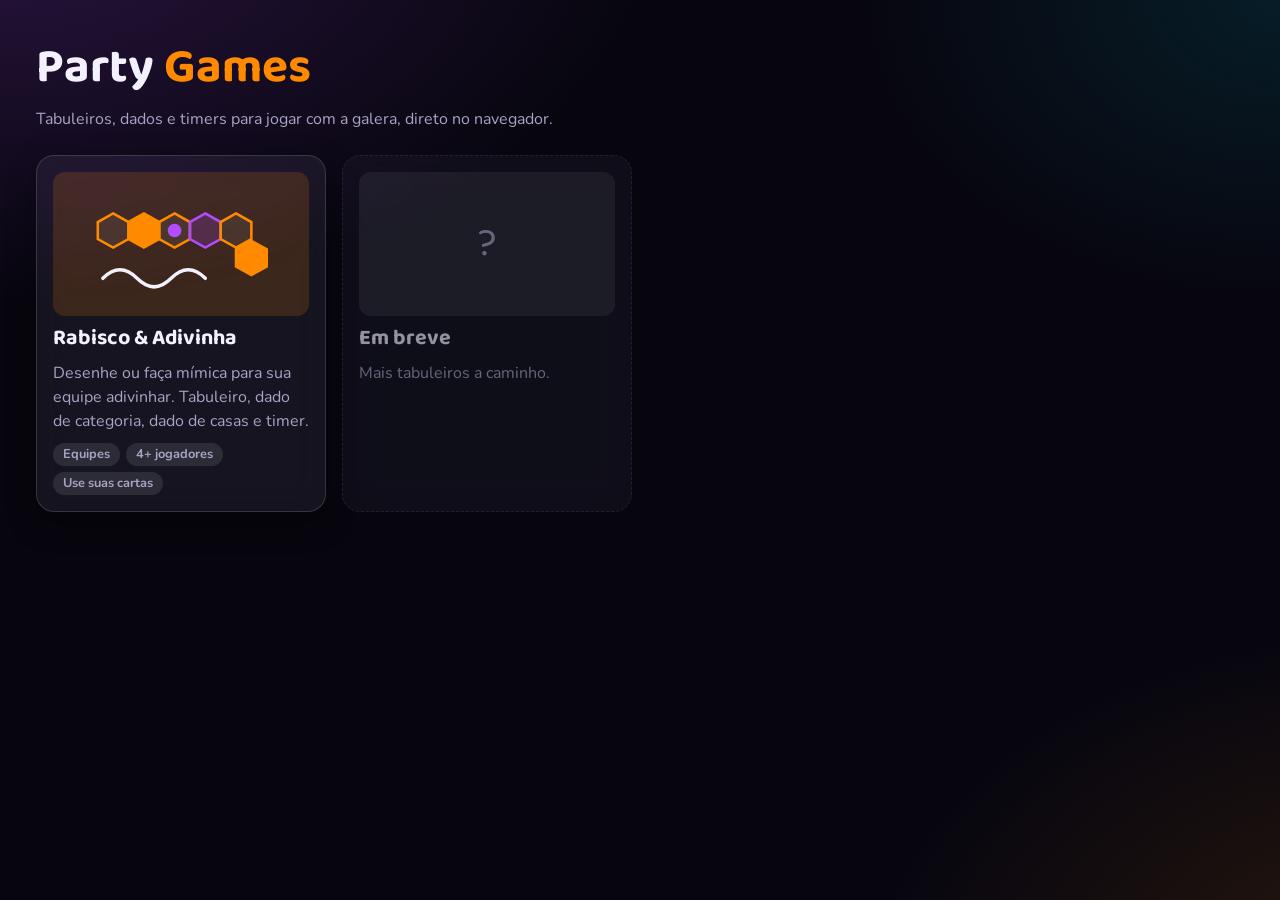
==== index.html @ 6dba9a22 "Central de jogos com o primeiro jogo: Rabisco & Adivinha Site estático para GitHub Pages, sem build " ====
<!doctype html>
<html lang="pt-BR">
<head>
  <meta charset="utf-8">
  <meta name="viewport" content="width=device-width, initial-scale=1, viewport-fit=cover">
  <title>Party Games</title>
  <meta name="description" content="Central de jogos de festa para jogar no navegador.">
  <link rel="preconnect" href="https://fonts.googleapis.com">
  <link rel="preconnect" href="https://fonts.gstatic.com" crossorigin>
  <link href="https://fonts.googleapis.com/css2?family=Baloo+2:wght@600;800&family=Nunito:wght@400;600;800&display=swap" rel="stylesheet">
  <link rel="stylesheet" href="assets/css/base.css">
</head>
<body>
  <main class="container">
    <header class="hub-hero stack">
      <h1>Party <span class="brand"><span>Games</span></span></h1>
      <p class="muted">Tabuleiros, dados e timers para jogar com a galera, direto no navegador.</p>
    </header>

    <div class="hub-grid">
      <a class="card game-card" href="games/desenho/">
        <div class="art" aria-hidden="true">
          <svg viewBox="0 0 120 60">
            <g fill="var(--surface)" stroke="var(--accent)" stroke-width="1.5">
              <polygon points="20,12 29,17 29,27 20,32 11,27 11,17" />
              <polygon points="38,12 47,17 47,27 38,32 29,27 29,17" fill="var(--accent)" />
              <polygon points="56,12 65,17 65,27 56,32 47,27 47,17" />
              <polygon points="74,12 83,17 83,27 74,32 65,27 65,17" fill="var(--violet-soft)" stroke="var(--violet)" />
              <polygon points="92,12 101,17 101,27 92,32 83,27 83,17" />
              <polygon points="101,28 110,33 110,43 101,48 92,43 92,33" fill="var(--accent)" />
            </g>
            <circle cx="56" cy="22" r="4" fill="var(--violet)" />
            <path d="M14 50 q10 -10 20 0 t20 0 t20 0" fill="none" stroke="var(--ink)" stroke-width="2" stroke-linecap="round" />
          </svg>
        </div>
        <h2>Rabisco &amp; Adivinha</h2>
        <p class="muted">Desenhe ou faça mímica para sua equipe adivinhar. Tabuleiro, dado de categoria, dado de casas e timer.</p>
        <ul class="tags">
          <li>Equipes</li>
          <li>4+ jogadores</li>
          <li>Use suas cartas</li>
        </ul>
      </a>

      <div class="card game-card soon">
        <div class="art" aria-hidden="true">?</div>
        <h2>Em breve</h2>
        <p class="muted">Mais tabuleiros a caminho.</p>
      </div>
    </div>
  </main>
</body>
</html>
---- assets/css/base.css ----
/* Tema único: escuro neon com superfícies de vidro. */
:root {
  color-scheme: dark;
  --bg: #07060f;
  --surface: rgb(255 255 255 / 0.06);
  --surface-2: rgb(255 255 255 / 0.1);
  --surface-solid: #14121f;
  --ink: #f4f1ff;
  --ink-2: #a9a3c4;
  --line: rgb(255 255 255 / 0.14);
  --accent: #ff8a00;
  --accent-ink: #1a0f00;
  --accent-soft: rgb(255 138 0 / 0.16);
  --violet: #b14cff;
  --violet-soft: rgb(177 76 255 / 0.18);
  --ok: #2bff88;
  --danger: #ff3b5c;
  --warn: #ffd23f;
  --radius: 18px;
  --radius-sm: 12px;
  --shadow: 0 10px 30px rgb(0 0 0 / 0.45);
  --glass: blur(18px) saturate(150%);
  --glow: 0 0 18px rgb(255 138 0 / 0.45);
  --font: "Nunito", system-ui, -apple-system, "Segoe UI", Roboto, sans-serif;
  --font-display: "Baloo 2", var(--font);
}

*,
*::before,
*::after {
  box-sizing: border-box;
}

html {
  -webkit-text-size-adjust: 100%;
}

body {
  margin: 0;
  min-height: 100dvh;
  background:
    radial-gradient(1100px 650px at 0% -10%, rgb(177 76 255 / 0.2), transparent 60%),
    radial-gradient(900px 600px at 110% 110%, rgb(255 138 0 / 0.14), transparent 60%),
    radial-gradient(700px 500px at 100% 0%, rgb(0 229 255 / 0.1), transparent 60%),
    var(--bg);
  background-attachment: fixed;
  color: var(--ink);
  font: 16px/1.5 var(--font);
}

h1,
h2,
h3 {
  margin: 0;
  font-family: var(--font-display);
  line-height: 1.15;
}

h2 {
  font-size: 1.35rem;
}

h3 {
  font-size: 1.05rem;
}

p {
  margin: 0;
}

a {
  color: inherit;
}

[hidden] {
  display: none !important;
}

/* ---------- layout ---------- */

.container {
  width: 100%;
  max-width: 1240px;
  margin: 0 auto;
  padding: 16px;
}

.narrow {
  max-width: 560px;
  margin: 0 auto;
}

.stack {
  display: flex;
  flex-direction: column;
  gap: 12px;
}

.row {
  display: flex;
  align-items: center;
  gap: 10px;
}

.row.between {
  justify-content: space-between;
}

.row.wrap {
  flex-wrap: wrap;
}

.gap-sm {
  gap: 6px;
}

.grow {
  flex: 1;
}

.muted {
  color: var(--ink-2);
}

.small {
  font-size: 0.9rem;
}

.card {
  background: var(--surface);
  backdrop-filter: var(--glass);
  -webkit-backdrop-filter: var(--glass);
  border: 1px solid var(--line);
  border-radius: var(--radius);
  box-shadow: var(--shadow);
  padding: 16px;
  min-width: 0;
}

.topbar {
  display: flex;
  align-items: center;
  gap: 12px;
  padding: 10px 16px;
  max-width: 1240px;
  margin: 0 auto;
  flex-wrap: wrap;
}

.topbar .brand {
  flex: 1;
  font-size: 1.4rem;
  min-width: 0;
}

.brand span {
  color: var(--accent);
}

.topbar #game-tools {
  margin-left: auto;
}

@media (max-width: 560px) {
  .topbar {
    gap: 4px 8px;
  }

  .topbar .brand {
    order: -1;
    flex-basis: 100%;
    font-size: 1.25rem;
    text-align: center;
  }
}

/* ---------- controles ---------- */

.btn {
  appearance: none;
  display: inline-flex;
  align-items: center;
  justify-content: center;
  gap: 8px;
  min-height: 42px;
  padding: 8px 16px;
  border: 1px solid var(--line);
  border-radius: var(--radius-sm);
  background: var(--surface-2);
  color: var(--ink);
  font: 700 0.95rem var(--font);
  text-decoration: none;
  cursor: pointer;
  transition: transform 0.08s ease, background-color 0.15s ease, border-color 0.15s ease;
  -webkit-tap-highlight-color: transparent;
}

.btn:hover {
  border-color: var(--ink-2);
}

.btn:active {
  transform: scale(0.97);
}

.btn:disabled {
  opacity: 0.45;
  cursor: not-allowed;
  transform: none;
}

.btn:focus-visible,
input:focus-visible,
select:focus-visible,
.team-chip:focus-visible {
  outline: 3px solid var(--violet);
  outline-offset: 2px;
}

.btn-primary {
  background: var(--accent);
  border-color: transparent;
  color: var(--accent-ink);
  box-shadow: var(--glow);
}

.btn-primary:hover {
  border-color: transparent;
  filter: brightness(1.05);
}

.btn-ok {
  background: var(--ok);
  border-color: transparent;
  color: #04210f;
}

.btn-danger {
  background: var(--danger);
  border-color: transparent;
  color: #fff;
}

.btn-ghost {
  background: transparent;
  border-color: transparent;
}

.btn-ghost:hover {
  background: var(--surface-2);
  border-color: transparent;
}

.btn-lg {
  min-height: 52px;
  font-size: 1.05rem;
  padding: 10px 20px;
}

.icon-btn {
  appearance: none;
  width: 36px;
  height: 36px;
  border: 0;
  border-radius: 50%;
  background: transparent;
  color: var(--ink-2);
  font-size: 1.4rem;
  line-height: 1;
  cursor: pointer;
}

.icon-btn:hover {
  background: var(--surface-2);
  color: var(--danger);
}

option {
  background: var(--surface-solid);
  color: var(--ink);
}

input[type="text"],
select {
  min-height: 42px;
  padding: 8px 12px;
  border: 1px solid var(--line);
  border-radius: var(--radius-sm);
  background: var(--surface);
  color: var(--ink);
  font: inherit;
  min-width: 0;
}

input[type="color"] {
  width: 42px;
  height: 42px;
  padding: 2px;
  border: 1px solid var(--line);
  border-radius: var(--radius-sm);
  background: var(--surface);
  cursor: pointer;
  flex: none;
}

.field {
  display: flex;
  flex-direction: column;
  gap: 4px;
  font-weight: 700;
  font-size: 0.9rem;
}

.segmented {
  display: inline-flex;
  padding: 3px;
  border-radius: var(--radius-sm);
  background: var(--surface-2);
  border: 1px solid var(--line);
}

.segmented button {
  appearance: none;
  border: 0;
  background: transparent;
  color: var(--ink-2);
  font: 700 0.9rem var(--font);
  padding: 6px 12px;
  border-radius: 8px;
  cursor: pointer;
}

.segmented button[aria-pressed="true"] {
  background: var(--accent);
  color: var(--accent-ink);
  box-shadow: var(--glow);
}

.dot {
  display: inline-block;
  width: 12px;
  height: 12px;
  border-radius: 50%;
  background: var(--team, var(--ink-2));
  flex: none;
}

.error {
  color: var(--danger);
  font-weight: 700;
  min-height: 1.5em;
}

.warn-text {
  color: var(--danger);
  font-weight: 700;
}

dialog {
  border: 1px solid var(--line);
  border-radius: var(--radius);
  background: rgb(20 18 31 / 0.82);
  backdrop-filter: var(--glass);
  -webkit-backdrop-filter: var(--glass);
  color: var(--ink);
  box-shadow: var(--shadow);
  padding: 20px;
  width: min(420px, calc(100vw - 32px));
}

dialog::backdrop {
  background: rgb(4 3 10 / 0.6);
  backdrop-filter: blur(4px);
}

/* ---------- configuração de equipes (componente compartilhado) ---------- */

.setup-grid {
  display: grid;
  gap: 16px;
}

@media (min-width: 860px) {
  .setup-grid {
    grid-template-columns: minmax(0, 1fr) minmax(0, 1.2fr);
    align-items: start;
  }
}

.add-player input {
  flex: 1;
}

.player-list,
.members {
  list-style: none;
  margin: 0;
  padding: 0;
}

.player-item {
  display: flex;
  align-items: center;
  gap: 10px;
  padding: 6px 0;
  border-bottom: 1px solid var(--line);
}

.player-item:last-child {
  border-bottom: 0;
}

.player-name {
  flex: 1;
  font-weight: 700;
  overflow: hidden;
  text-overflow: ellipsis;
  white-space: nowrap;
}

.player-item select {
  max-width: 45%;
}

.team-grid {
  display: grid;
  gap: 12px;
  grid-template-columns: repeat(auto-fill, minmax(200px, 1fr));
}

.team-card {
  display: flex;
  flex-direction: column;
  gap: 8px;
  padding: 12px;
  border-radius: var(--radius-sm);
  border: 2px solid var(--team);
  background: color-mix(in srgb, var(--team) 8%, var(--surface));
}

.team-card input[type="text"] {
  flex: 1;
  font-weight: 800;
}

.members li {
  padding: 2px 0;
}

/* ---------- central ---------- */

.hub-hero {
  padding: 24px 0 8px;
}

.hub-hero h1 {
  font-size: clamp(2rem, 6vw, 3rem);
}

.hub-grid {
  display: grid;
  gap: 16px;
  grid-template-columns: repeat(auto-fill, minmax(260px, 1fr));
  margin-top: 16px;
}

.game-card {
  display: flex;
  flex-direction: column;
  gap: 10px;
  text-decoration: none;
  transition: transform 0.15s ease, border-color 0.15s ease;
}

a.game-card:hover {
  transform: translateY(-3px);
  border-color: var(--accent);
}

.game-card .art {
  aspect-ratio: 16 / 9;
  border-radius: var(--radius-sm);
  background: var(--accent-soft);
  display: grid;
  place-items: center;
  overflow: hidden;
}

.game-card .art svg {
  width: 80%;
  height: auto;
}

.game-card.soon {
  opacity: 0.6;
  box-shadow: none;
  border-style: dashed;
}

.game-card.soon .art {
  background: var(--surface-2);
  color: var(--ink-2);
  font-family: var(--font-display);
  font-size: 2.5rem;
}

.tags {
  display: flex;
  flex-wrap: wrap;
  gap: 6px;
  margin: 0;
  padding: 0;
  list-style: none;
}

.tags li {
  font-size: 0.8rem;
  font-weight: 700;
  padding: 2px 10px;
  border-radius: 999px;
  background: var(--surface-2);
  color: var(--ink-2);
}

/* ---------- interruptor (checkbox) ---------- */

.switch-field {
  display: flex;
  align-items: center;
  gap: 12px;
  min-height: 42px;
  font-weight: 700;
  cursor: pointer;
}

.switch-field input {
  position: absolute;
  opacity: 0;
  width: 1px;
  height: 1px;
}

.switch {
  position: relative;
  flex: none;
  width: 48px;
  height: 28px;
  border-radius: 999px;
  background: var(--surface-2);
  border: 1px solid var(--line);
  transition: background-color 0.15s ease, box-shadow 0.15s ease;
}

.switch::after {
  content: "";
  position: absolute;
  top: 3px;
  left: 3px;
  width: 20px;
  height: 20px;
  border-radius: 50%;
  background: var(--ink);
  transition: transform 0.15s ease;
}

.switch-field input:checked + .switch {
  background: var(--accent);
  border-color: transparent;
  box-shadow: var(--glow);
}

.switch-field input:checked + .switch::after {
  transform: translateX(20px);
  background: var(--accent-ink);
}

.switch-field input:focus-visible + .switch {
  outline: 3px solid var(--violet);
  outline-offset: 2px;
}
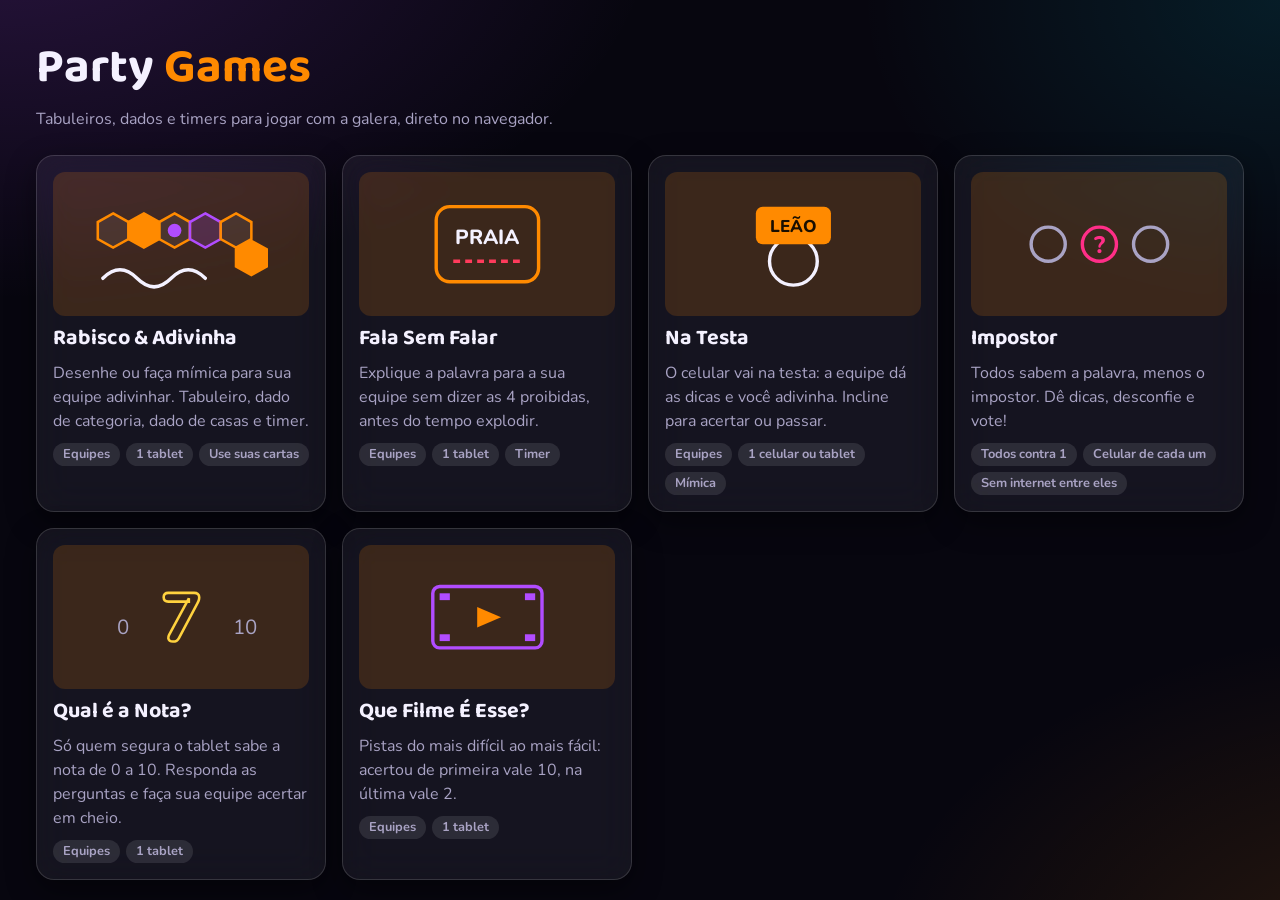
==== commit 738085ce: "Completa Que Filme É Esse? e Impostor; central com os 6 jogos - Que Filme É Esse?: tela com pistas d" ====
--- a/index.html
+++ b/index.html
@@ -5,6 +5,7 @@
   <meta name="viewport" content="width=device-width, initial-scale=1, viewport-fit=cover">
   <title>Party Games</title>
   <meta name="description" content="Central de jogos de festa para jogar no navegador.">
+  <link rel="icon" href="data:image/svg+xml,%3Csvg xmlns='http://www.w3.org/2000/svg' viewBox='0 0 100 100'%3E%3Ctext y='.9em' font-size='90'%3E%F0%9F%8E%B2%3C/text%3E%3C/svg%3E">
   <link rel="preconnect" href="https://fonts.googleapis.com">
   <link rel="preconnect" href="https://fonts.gstatic.com" crossorigin>
   <link href="https://fonts.googleapis.com/css2?family=Baloo+2:wght@600;800&family=Nunito:wght@400;600;800&display=swap" rel="stylesheet">
@@ -37,16 +38,41 @@
         <p class="muted">Desenhe ou faça mímica para sua equipe adivinhar. Tabuleiro, dado de categoria, dado de casas e timer.</p>
         <ul class="tags">
           <li>Equipes</li>
-          <li>4+ jogadores</li>
+          <li>1 tablet</li>
           <li>Use suas cartas</li>
         </ul>
       </a>
 
-      <div class="card game-card soon">
-        <div class="art" aria-hidden="true">?</div>
-        <h2>Em breve</h2>
-        <p class="muted">Mais tabuleiros a caminho.</p>
-      </div>
+      <a class="card game-card" href="games/fala-sem-falar/">
+        <div class="art" aria-hidden="true"><svg viewBox="0 0 120 60"><rect x="30" y="8" width="60" height="44" rx="8" fill="none" stroke="var(--accent)" stroke-width="2"/><text x="60" y="30" text-anchor="middle" font-size="12" font-weight="800" fill="var(--ink)">PRAIA</text><path d="M40 40h40" stroke="#ff3b5c" stroke-width="2" stroke-dasharray="4 3"/></svg></div>
+        <h2>Fala Sem Falar</h2>
+        <p class="muted">Explique a palavra para a sua equipe sem dizer as 4 proibidas, antes do tempo explodir.</p>
+        <ul class="tags"><li>Equipes</li><li>1 tablet</li><li>Timer</li></ul>
+      </a>
+      <a class="card game-card" href="games/na-testa/">
+        <div class="art" aria-hidden="true"><svg viewBox="0 0 120 60"><circle cx="60" cy="40" r="14" fill="none" stroke="var(--ink)" stroke-width="2"/><rect x="38" y="8" width="44" height="22" rx="4" fill="var(--accent)"/><text x="60" y="23" text-anchor="middle" font-size="10" font-weight="800" fill="#1a0f00">LEÃO</text></svg></div>
+        <h2>Na Testa</h2>
+        <p class="muted">O celular vai na testa: a equipe dá as dicas e você adivinha. Incline para acertar ou passar.</p>
+        <ul class="tags"><li>Equipes</li><li>1 celular ou tablet</li><li>Mímica</li></ul>
+      </a>
+      <a class="card game-card" href="games/impostor/">
+        <div class="art" aria-hidden="true"><svg viewBox="0 0 120 60"><g fill="none" stroke-width="2"><circle cx="30" cy="30" r="10" stroke="var(--ink-2)"/><circle cx="60" cy="30" r="10" stroke="#ff2e88"/><circle cx="90" cy="30" r="10" stroke="var(--ink-2)"/></g><text x="60" y="35" text-anchor="middle" font-size="14" font-weight="800" fill="#ff2e88">?</text></svg></div>
+        <h2>Impostor</h2>
+        <p class="muted">Todos sabem a palavra, menos o impostor. Dê dicas, desconfie e vote!</p>
+        <ul class="tags"><li>Todos contra 1</li><li>Celular de cada um</li><li>Sem internet entre eles</li></ul>
+      </a>
+      <a class="card game-card" href="games/nota/">
+        <div class="art" aria-hidden="true"><svg viewBox="0 0 120 60"><text x="60" y="44" text-anchor="middle" font-size="40" font-weight="800" fill="none" stroke="#ffd23f" stroke-width="1.5">7</text><text x="22" y="40" font-size="12" fill="var(--ink-2)">0</text><text x="90" y="40" font-size="12" fill="var(--ink-2)">10</text></svg></div>
+        <h2>Qual é a Nota?</h2>
+        <p class="muted">Só quem segura o tablet sabe a nota de 0 a 10. Responda as perguntas e faça sua equipe acertar em cheio.</p>
+        <ul class="tags"><li>Equipes</li><li>1 tablet</li></ul>
+      </a>
+      <a class="card game-card" href="games/filme/">
+        <div class="art" aria-hidden="true"><svg viewBox="0 0 120 60"><rect x="28" y="12" width="64" height="36" rx="4" fill="none" stroke="var(--violet)" stroke-width="2"/><g fill="var(--violet)"><rect x="32" y="16" width="6" height="4"/><rect x="32" y="40" width="6" height="4"/><rect x="82" y="16" width="6" height="4"/><rect x="82" y="40" width="6" height="4"/></g><path d="M54 24l14 6-14 6z" fill="var(--accent)"/></svg></div>
+        <h2>Que Filme É Esse?</h2>
+        <p class="muted">Pistas do mais difícil ao mais fácil: acertou de primeira vale 10, na última vale 2.</p>
+        <ul class="tags"><li>Equipes</li><li>1 tablet</li></ul>
+      </a>
     </div>
   </main>
 </body>
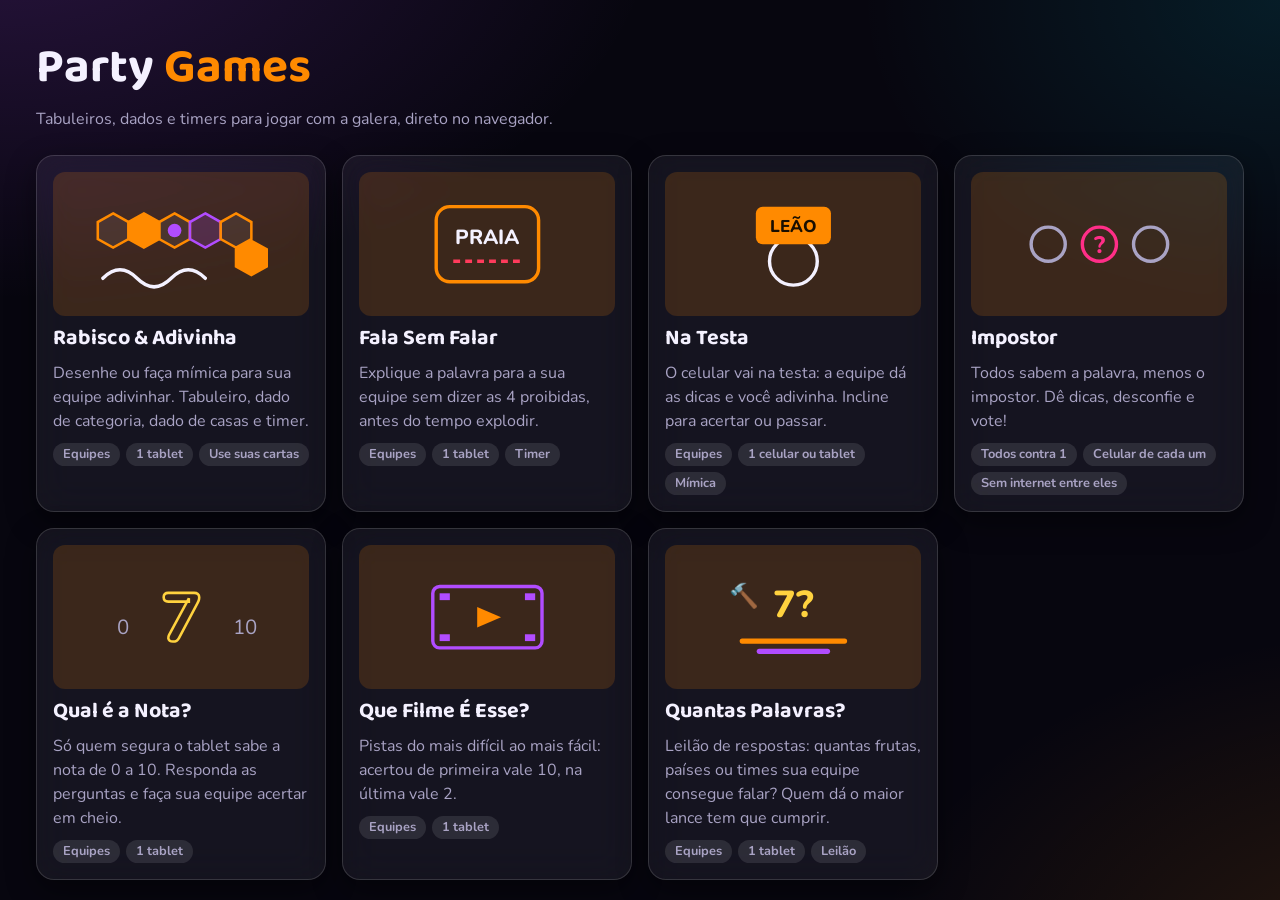
==== commit 1bfb41a1: "Adiciona Quantas Palavras?, rodada de treino em todos os jogos e botões no Na Testa - Quantas Palavr" ====
--- a/index.html
+++ b/index.html
@@ -73,6 +73,12 @@
         <p class="muted">Pistas do mais difícil ao mais fácil: acertou de primeira vale 10, na última vale 2.</p>
         <ul class="tags"><li>Equipes</li><li>1 tablet</li></ul>
       </a>
+      <a class="card game-card" href="games/quantas/">
+        <div class="art" aria-hidden="true"><svg viewBox="0 0 120 60"><text x="60" y="30" text-anchor="middle" font-size="22" font-weight="800" fill="#ffd23f">7?</text><path d="M30 44h60" stroke="var(--accent)" stroke-width="3" stroke-linecap="round"/><path d="M40 50h40" stroke="var(--violet)" stroke-width="3" stroke-linecap="round"/><text x="22" y="22" font-size="14">🔨</text></svg></div>
+        <h2>Quantas Palavras?</h2>
+        <p class="muted">Leilão de respostas: quantas frutas, países ou times sua equipe consegue falar? Quem dá o maior lance tem que cumprir.</p>
+        <ul class="tags"><li>Equipes</li><li>1 tablet</li><li>Leilão</li></ul>
+      </a>
     </div>
   </main>
 </body>
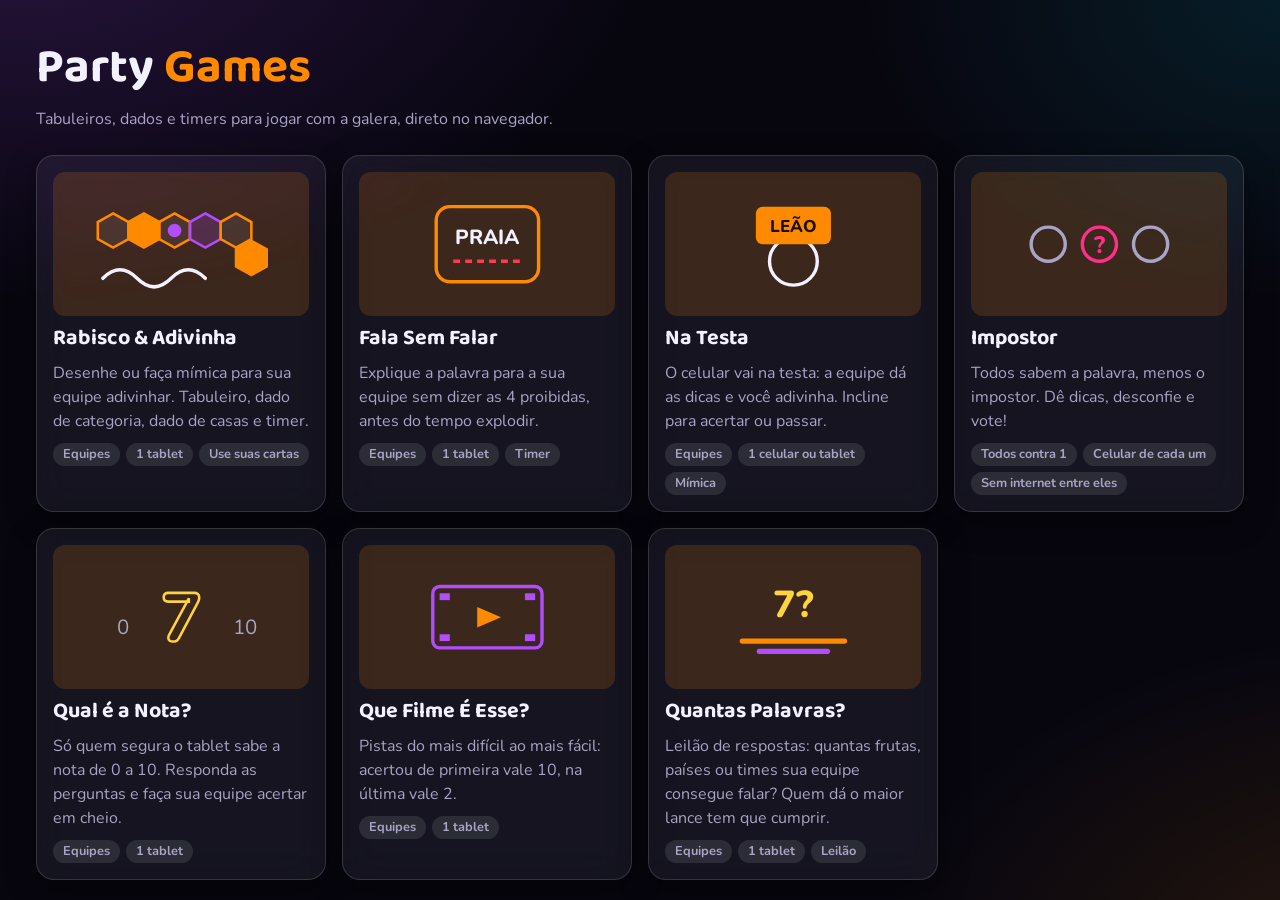
==== commit 7b7b5df6: "Ajustes em Nota, Filme e Quantas; remove emojis - Qual é a Nota?: botão para esconder a nota antes d" ====
--- a/index.html
+++ b/index.html
@@ -74,7 +74,7 @@
         <ul class="tags"><li>Equipes</li><li>1 tablet</li></ul>
       </a>
       <a class="card game-card" href="games/quantas/">
-        <div class="art" aria-hidden="true"><svg viewBox="0 0 120 60"><text x="60" y="30" text-anchor="middle" font-size="22" font-weight="800" fill="#ffd23f">7?</text><path d="M30 44h60" stroke="var(--accent)" stroke-width="3" stroke-linecap="round"/><path d="M40 50h40" stroke="var(--violet)" stroke-width="3" stroke-linecap="round"/><text x="22" y="22" font-size="14">🔨</text></svg></div>
+        <div class="art" aria-hidden="true"><svg viewBox="0 0 120 60"><text x="60" y="30" text-anchor="middle" font-size="22" font-weight="800" fill="#ffd23f">7?</text><path d="M30 44h60" stroke="var(--accent)" stroke-width="3" stroke-linecap="round"/><path d="M40 50h40" stroke="var(--violet)" stroke-width="3" stroke-linecap="round"/></svg></div>
         <h2>Quantas Palavras?</h2>
         <p class="muted">Leilão de respostas: quantas frutas, países ou times sua equipe consegue falar? Quem dá o maior lance tem que cumprir.</p>
         <ul class="tags"><li>Equipes</li><li>1 tablet</li><li>Leilão</li></ul>
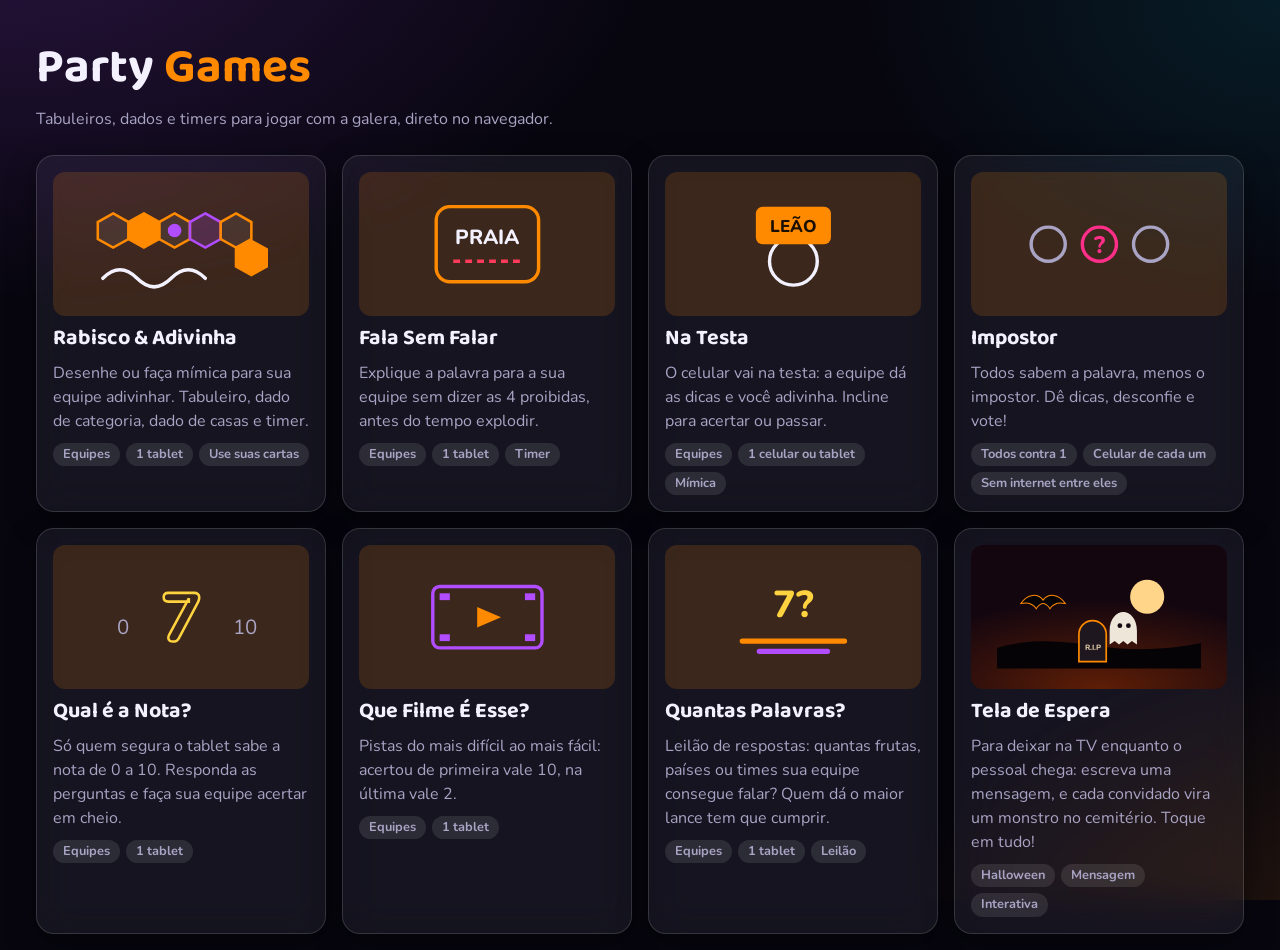
==== commit 172da607: "Tela de espera com tema Halloween Nova tela na central (último card) para deixar na TV: mensagem que" ====
--- a/index.html
+++ b/index.html
@@ -10,6 +10,7 @@
   <link rel="preconnect" href="https://fonts.gstatic.com" crossorigin>
   <link href="https://fonts.googleapis.com/css2?family=Baloo+2:wght@600;800&family=Nunito:wght@400;600;800&display=swap" rel="stylesheet">
   <link rel="stylesheet" href="assets/css/base.css">
+  <script type="module" src="assets/js/hub.js"></script>
 </head>
 <body>
   <main class="container">
@@ -17,6 +18,15 @@
       <h1>Party <span class="brand"><span>Games</span></span></h1>
       <p class="muted">Tabuleiros, dados e timers para jogar com a galera, direto no navegador.</p>
     </header>
+
+    <section class="card stack hub-teams" id="hub-teams" hidden>
+      <div class="row between wrap">
+        <h2>Placar das equipes</h2>
+        <button class="btn btn-ghost" id="btn-clear-teams" type="button">Limpar equipes</button>
+      </div>
+      <ul class="hub-team-list" id="hub-team-list"></ul>
+      <p class="muted">Soma dos pontos de todas as partidas dos jogos em equipe (a rodada de treino não conta).</p>
+    </section>
 
     <div class="hub-grid">
       <a class="card game-card" href="games/desenho/">
@@ -79,7 +89,22 @@
         <p class="muted">Leilão de respostas: quantas frutas, países ou times sua equipe consegue falar? Quem dá o maior lance tem que cumprir.</p>
         <ul class="tags"><li>Equipes</li><li>1 tablet</li><li>Leilão</li></ul>
       </a>
+      <a class="card game-card" href="games/espera/">
+        <div class="art art-espera" aria-hidden="true"><svg viewBox="0 0 120 60"><circle cx="88" cy="18" r="10" fill="#ffd58a"/><path d="M14 22c4-6 10-6 13-2 3-4 9-4 13 2-4-1-7 0-9 3-1-2-3-3-4-3s-3 1-4 3c-2-3-5-4-9-3z" fill="#050305" stroke="#ff8a00" stroke-width=".6"/><path d="M0 60V48c20-6 40-4 60-1s40 2 60-2v15z" fill="#050305"/><path d="M48 56V40a8 8 0 0 1 16 0v16z" fill="#1e1720" stroke="#ff8a00" stroke-width="1"/><text x="56" y="49" text-anchor="middle" font-size="4.5" font-weight="800" fill="#dcc6a4">R.I.P</text><path d="M66 38c0-7 4-11 8-11s8 4 8 11v8l-3-2-2.5 2-2.5-2-2.5 2-2.5-2-3 2z" fill="#efe6da"/><circle cx="72" cy="35" r="1.4" fill="#120a10"/><circle cx="77" cy="35" r="1.4" fill="#120a10"/></svg></div>
+        <h2>Tela de Espera</h2>
+        <p class="muted">Para deixar na TV enquanto o pessoal chega: escreva uma mensagem, e cada convidado vira um monstro no cemitério. Toque em tudo!</p>
+        <ul class="tags"><li>Halloween</li><li>Mensagem</li><li>Interativa</li></ul>
+      </a>
     </div>
   </main>
+
+  <dialog id="clear-dialog">
+    <form method="dialog" class="stack">
+      <h2>Limpar as equipes?</h2>
+      <p class="muted">Apaga os jogadores, as equipes, o placar geral e as partidas em andamento. Não dá para desfazer.</p>
+      <button class="btn btn-danger" value="clear">Limpar tudo</button>
+      <button class="btn btn-ghost" value="cancel">Cancelar</button>
+    </form>
+  </dialog>
 </body>
 </html>
--- a/assets/css/base.css
+++ b/assets/css/base.css
@@ -373,6 +373,60 @@
   backdrop-filter: blur(4px);
 }
 
+/* menu: gaveta lateral que sai da esquerda */
+#menu-dialog {
+  margin: 0;
+  inset: 0 auto 0 0;
+  width: min(340px, 86vw);
+  height: 100dvh;
+  max-height: 100dvh;
+  border-width: 0 1px 0 0;
+  border-radius: 0 var(--radius) var(--radius) 0;
+  padding: max(20px, env(safe-area-inset-top)) 20px max(20px, env(safe-area-inset-bottom)) max(20px, env(safe-area-inset-left));
+  background: rgb(20 18 31 / 0.94);
+  overflow-y: auto;
+}
+
+#menu-dialog[open] {
+  animation: drawer-in 0.25s cubic-bezier(0.2, 0.9, 0.3, 1);
+}
+
+#menu-dialog form {
+  min-height: 100%;
+}
+
+#menu-dialog form > .btn {
+  justify-content: flex-start;
+}
+
+#menu-dialog .btn-ghost[value="cancel"] {
+  margin-top: auto;
+  justify-content: center;
+}
+
+.drawer-tools {
+  display: grid;
+  grid-template-columns: 1fr 1fr;
+  gap: 8px;
+}
+
+.drawer-tool {
+  flex-direction: column;
+  gap: 2px;
+  min-height: 64px;
+}
+
+.drawer-tool span {
+  font-size: 1.4rem;
+  line-height: 1;
+}
+
+@keyframes drawer-in {
+  from {
+    transform: translateX(-100%);
+  }
+}
+
 /* ---------- configuração de equipes (componente compartilhado) ---------- */
 
 .setup-grid {
@@ -384,6 +438,78 @@
   .setup-grid {
     grid-template-columns: minmax(0, 1fr) minmax(0, 1.2fr);
     align-items: start;
+  }
+}
+
+/* Setup em tela larga (tablet deitado, computador): ocupa a largura toda e
+   cabe na altura, sem rolar a página. Card com muito conteúdo rola por dentro. */
+@media (min-width: 900px) and (orientation: landscape) {
+  body:has(#screen-setup:not([hidden])) .topbar,
+  .container:has(> #screen-setup:not([hidden])) {
+    max-width: none;
+  }
+
+  body:has(#screen-setup:not([hidden])) {
+    height: 100dvh;
+    display: flex;
+    flex-direction: column;
+  }
+
+  .container:has(> #screen-setup:not([hidden])) {
+    flex: 1;
+    min-height: 0;
+  }
+
+  #screen-setup:not([hidden]) {
+    height: 100%;
+    display: grid;
+    grid-template-columns: minmax(0, 1fr) minmax(0, 1fr) minmax(0, 1.3fr);
+    grid-template-rows: minmax(0, 1fr) auto auto auto;
+    grid-template-areas:
+      "how players teams"
+      "opts players teams"
+      "err players teams"
+      "start players teams";
+    gap: 16px;
+  }
+
+  #screen-setup > .how {
+    grid-area: how;
+    overflow-y: auto;
+  }
+
+  #screen-setup > section.card:not(.how) {
+    grid-area: opts;
+    max-height: 45dvh;
+    overflow-y: auto;
+  }
+
+  #screen-setup > .start-row {
+    grid-area: start;
+    align-items: center;
+  }
+
+  #screen-setup > #setup-error {
+    grid-area: err;
+    margin: 0;
+  }
+
+  #screen-setup #teams-setup {
+    display: contents;
+  }
+
+  #teams-setup > :first-child {
+    grid-area: players;
+  }
+
+  #teams-setup > :last-child {
+    grid-area: teams;
+  }
+
+  #teams-setup > .card {
+    min-height: 0;
+    overflow-y: auto;
+    align-self: stretch;
   }
 }
 
@@ -443,10 +569,49 @@
   font-weight: 800;
 }
 
+.members {
+  display: flex;
+  flex-wrap: wrap;
+  gap: 6px;
+}
+
 .members li {
   padding: 2px 0;
 }
 
+/* jogador arrastável entre equipes */
+.members .member {
+  padding: 6px 12px;
+  border-radius: 999px;
+  border: 1px solid color-mix(in srgb, var(--team) 55%, transparent);
+  background: color-mix(in srgb, var(--team) 14%, var(--surface));
+  font-weight: 700;
+  cursor: grab;
+  touch-action: none;
+  user-select: none;
+  -webkit-user-select: none;
+}
+
+.team-card.is-drop {
+  box-shadow: 0 0 0 3px var(--team), 0 0 22px var(--team);
+}
+
+.member-ghost {
+  position: fixed;
+  top: 0;
+  left: 0;
+  z-index: 300;
+  margin: -18px 0 0 -30px;
+  padding: 6px 14px;
+  border-radius: 999px;
+  border: 2px solid var(--team);
+  background: color-mix(in srgb, var(--team) 30%, #14121f);
+  color: #fff;
+  font-weight: 800;
+  pointer-events: none;
+  box-shadow: 0 10px 24px rgb(0 0 0 / 0.45);
+}
+
 /* ---------- central ---------- */
 
 .hub-hero {
@@ -455,6 +620,73 @@
 
 .hub-hero h1 {
   font-size: clamp(2rem, 6vw, 3rem);
+}
+
+/* placar geral das equipes */
+.hub-teams {
+  margin-top: 16px;
+}
+
+.hub-team-list {
+  display: grid;
+  grid-template-columns: repeat(auto-fill, minmax(240px, 1fr));
+  gap: 10px;
+  margin: 0;
+  padding: 0;
+  list-style: none;
+}
+
+.hub-team {
+  display: grid;
+  grid-template-columns: minmax(0, 1fr) auto;
+  grid-template-areas: "name score" "players score";
+  align-items: center;
+  gap: 2px 12px;
+  padding: 12px 14px;
+  border-radius: var(--radius-sm);
+  border: 2px solid var(--team);
+  background: color-mix(in srgb, var(--team) 10%, var(--surface));
+}
+
+.hub-team-name {
+  grid-area: name;
+  display: flex;
+  align-items: center;
+  gap: 8px;
+  font-weight: 800;
+}
+
+.hub-team-name .dot {
+  background: var(--team);
+}
+
+.hub-team-players {
+  grid-area: players;
+  overflow: hidden;
+  text-overflow: ellipsis;
+  white-space: nowrap;
+  font-size: 0.85rem;
+}
+
+.hub-team-score {
+  grid-area: score;
+  font: 800 2rem / 1 var(--font-display);
+  color: var(--team);
+}
+
+.hub-team-score small {
+  font-size: 0.9rem;
+  color: var(--ink-2);
+}
+
+.hub-lead {
+  padding: 2px 8px;
+  border-radius: 999px;
+  background: #ffd23f;
+  color: #1a0f00;
+  font-size: 0.7rem;
+  text-transform: uppercase;
+  letter-spacing: 0.06em;
 }
 
 .hub-grid {
@@ -578,3 +810,7 @@
   outline: 3px solid var(--violet);
   outline-offset: 2px;
 }
+
+.game-card .art-espera {
+  background: radial-gradient(120% 90% at 50% 100%, #5e1e06, #13060f 70%);
+}
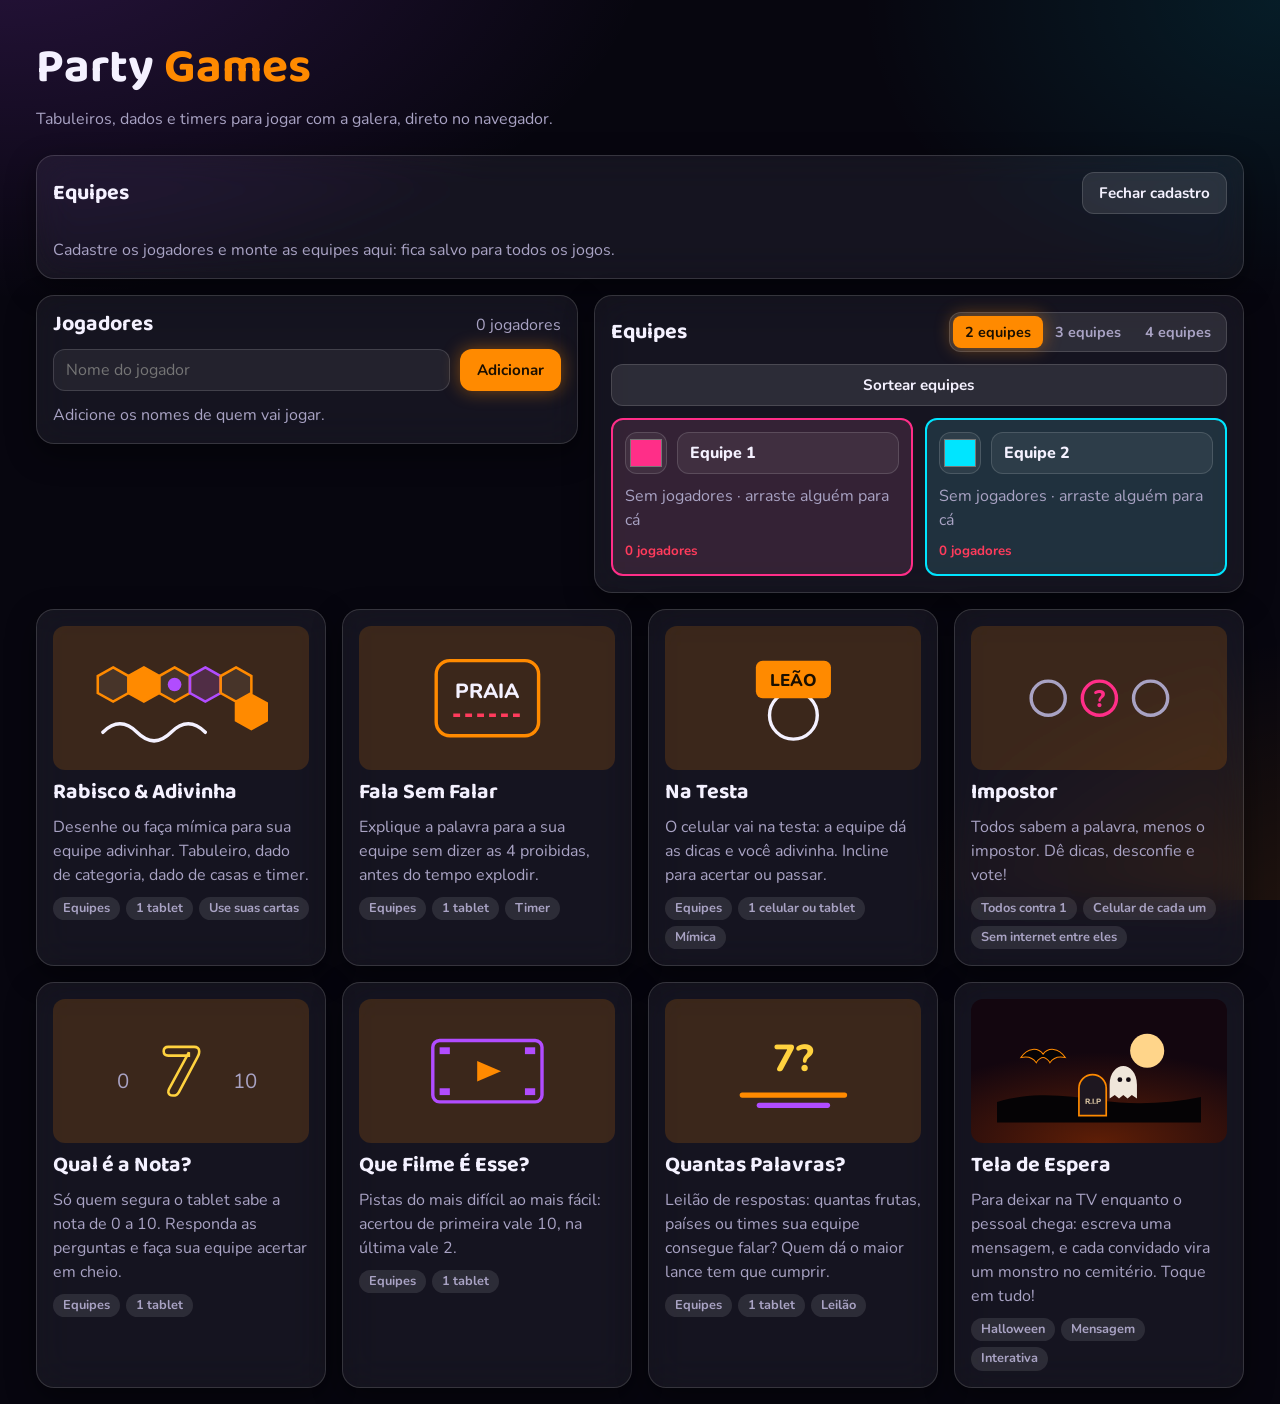
==== commit 2549bb72: "Equipes na central, dados em modal, um só mímico e sirene - Equipes sempre visíveis na central, com " ====
--- a/index.html
+++ b/index.html
@@ -19,14 +19,18 @@
       <p class="muted">Tabuleiros, dados e timers para jogar com a galera, direto no navegador.</p>
     </header>
 
-    <section class="card stack hub-teams" id="hub-teams" hidden>
+    <section class="card stack hub-teams" id="hub-teams">
       <div class="row between wrap">
-        <h2>Placar das equipes</h2>
-        <button class="btn btn-ghost" id="btn-clear-teams" type="button">Limpar equipes</button>
+        <h2>Equipes</h2>
+        <div class="row wrap">
+          <button class="btn" id="btn-manage-teams" type="button" aria-expanded="false" aria-controls="hub-manager">Gerenciar equipes</button>
+          <button class="btn btn-ghost" id="btn-clear-teams" type="button">Limpar equipes</button>
+        </div>
       </div>
       <ul class="hub-team-list" id="hub-team-list"></ul>
-      <p class="muted">Soma dos pontos de todas as partidas dos jogos em equipe (a rodada de treino não conta).</p>
+      <p class="muted" id="hub-teams-note"></p>
     </section>
+    <div class="setup-grid hub-manager" id="hub-manager" hidden></div>
 
     <div class="hub-grid">
       <a class="card game-card" href="games/desenho/">
--- a/assets/css/base.css
+++ b/assets/css/base.css
@@ -623,7 +623,8 @@
 }
 
 /* placar geral das equipes */
-.hub-teams {
+.hub-teams,
+.hub-manager {
   margin-top: 16px;
 }
 
@@ -651,6 +652,7 @@
 .hub-team-name {
   grid-area: name;
   display: flex;
+  flex-wrap: wrap;
   align-items: center;
   gap: 8px;
   font-weight: 800;
@@ -662,9 +664,6 @@
 
 .hub-team-players {
   grid-area: players;
-  overflow: hidden;
-  text-overflow: ellipsis;
-  white-space: nowrap;
   font-size: 0.85rem;
 }
 
@@ -680,6 +679,7 @@
 }
 
 .hub-lead {
+  white-space: nowrap;
   padding: 2px 8px;
   border-radius: 999px;
   background: #ffd23f;
